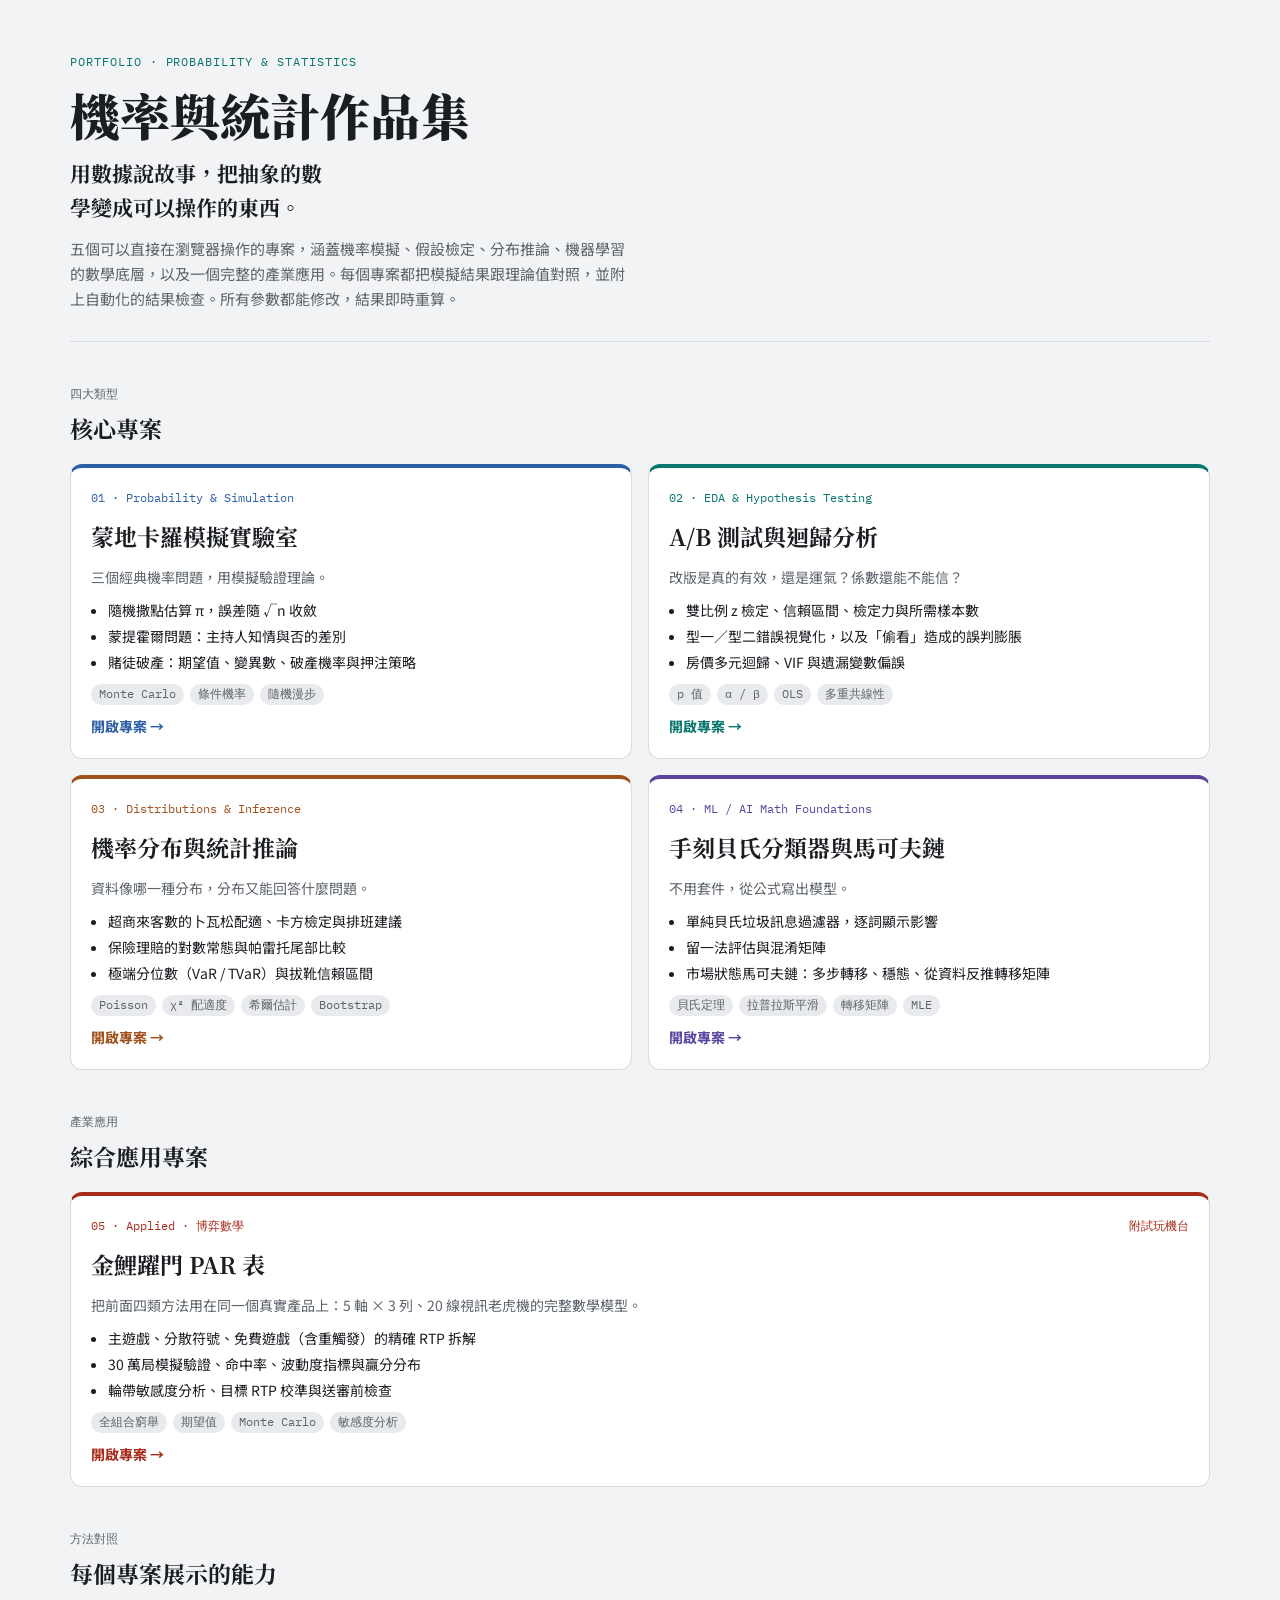
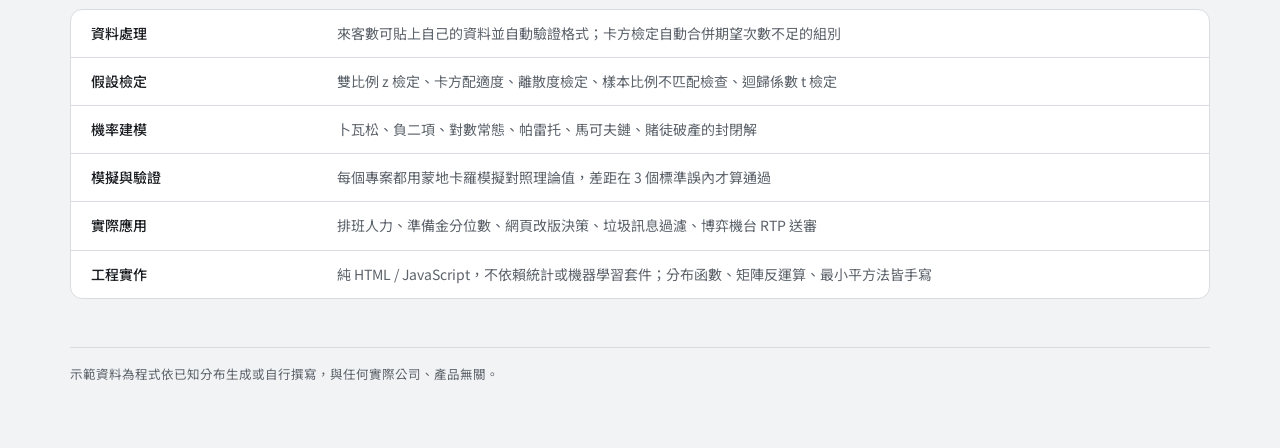
==== index.html @ 4dbdcaf7 "feat: 作品集改為四大類機率統計專案加老虎機 PAR 表 - 移除星軌數值實驗台 - 新增蒙地卡羅模擬、A/B 測試與迴歸、機率分布與推論、貝氏分類器與馬可夫鏈 - 新增作品集首頁、README、" ====
<!doctype html>
<html lang="zh-Hant">
<head>
<meta charset="utf-8">
<meta name="viewport" content="width=device-width, initial-scale=1">
<title>機率與統計作品集</title>
<link rel="preconnect" href="https://fonts.googleapis.com">
<link rel="preconnect" href="https://fonts.gstatic.com" crossorigin>
<link rel="stylesheet" href="https://fonts.googleapis.com/css2?family=IBM+Plex+Mono:wght@400;500&family=Noto+Sans+TC:wght@400;500;700&family=Noto+Serif+TC:wght@700;900&display=swap">
<link rel="stylesheet" href="assets/site.css">
<style>
/* 首頁：標題 → 四大類專案卡片（依類型分組）→ 產業應用 → 方法與技能對照 */
.hero{display:grid;gap:12px;padding-block:28px 30px;border-bottom:1px solid var(--line)}
.hero h1{font-size:clamp(32px,5vw,50px)}
.thesis{font-family:var(--f-display);font-size:clamp(17px,2.2vw,21px);font-weight:700;max-width:40ch;text-wrap:balance}
.works{display:grid;grid-template-columns:repeat(2,minmax(0,1fr));gap:16px}
@media (max-width:760px){.works{grid-template-columns:minmax(0,1fr)}}
.work{--c:var(--accent);background:var(--surface);border:1px solid var(--line);border-radius:12px;padding:20px;display:grid;gap:10px;align-content:start;text-decoration:none;color:inherit;border-top:4px solid var(--c)}
.work:hover,.work:focus-visible{border-color:var(--c);outline:none}
.work .tag{font-family:var(--f-mono);font-size:12px;color:var(--c);display:flex;justify-content:space-between;gap:8px;flex-wrap:wrap}
.work p{color:var(--muted);font-size:14px}
.work ul{margin:0;padding-left:1.2em;font-size:14px;display:grid;gap:3px}
.work .meth{display:flex;flex-wrap:wrap;gap:6px}
.work .meth span{font-family:var(--f-mono);font-size:11.5px;padding:1px 8px;border-radius:999px;background:var(--sunk);color:var(--muted)}
.work .go{font-size:14px;font-weight:700;color:var(--c)}
.feature{grid-column:1/-1}
.skills{display:grid;background:var(--surface);border:1px solid var(--line);border-radius:12px;overflow:hidden}
.skill{display:grid;grid-template-columns:minmax(0,230px) minmax(0,1fr);gap:16px;padding:12px 20px;border-bottom:1px solid var(--line);font-size:14px}
.skill:last-child{border-bottom:none}
.skill b{font-weight:500}
.skill span{color:var(--muted)}
@media (max-width:560px){.skill{grid-template-columns:minmax(0,1fr);gap:2px}}
</style>
</head>
<body>
<div class="wrap">
  <header class="hero">
    <div class="eyebrow">Portfolio · Probability &amp; Statistics</div>
    <h1>機率與統計作品集</h1>
    <p class="thesis">用數據說故事，把抽象的數學變成可以操作的東西。</p>
    <p class="lede">五個可以直接在瀏覽器操作的專案，涵蓋機率模擬、假設檢定、分布推論、機器學習的數學底層，以及一個完整的產業應用。每個專案都把模擬結果跟理論值對照，並附上自動化的結果檢查。所有參數都能修改，結果即時重算。</p>
  </header>

  <section>
    <div class="sec-head"><span class="spec">四大類型</span><h2>核心專案</h2></div>
    <div class="works">
      <a class="work" href="monte-carlo.html" style="--c:#2D5FA6">
        <span class="tag"><span>01 · Probability &amp; Simulation</span></span>
        <h2>蒙地卡羅模擬實驗室</h2>
        <p>三個經典機率問題，用模擬驗證理論。</p>
        <ul><li>隨機撒點估算 π，誤差隨 √n 收斂</li><li>蒙提霍爾問題：主持人知情與否的差別</li><li>賭徒破產：期望值、變異數、破產機率與押注策略</li></ul>
        <div class="meth"><span>Monte Carlo</span><span>條件機率</span><span>隨機漫步</span></div>
        <span class="go">開啟專案 →</span>
      </a>
      <a class="work" href="ab-testing.html" style="--c:#0A766E">
        <span class="tag"><span>02 · EDA &amp; Hypothesis Testing</span></span>
        <h2>A/B 測試與迴歸分析</h2>
        <p>改版是真的有效，還是運氣？係數還能不能信？</p>
        <ul><li>雙比例 z 檢定、信賴區間、檢定力與所需樣本數</li><li>型一／型二錯誤視覺化，以及「偷看」造成的誤判膨脹</li><li>房價多元迴歸、VIF 與遺漏變數偏誤</li></ul>
        <div class="meth"><span>p 值</span><span>α / β</span><span>OLS</span><span>多重共線性</span></div>
        <span class="go">開啟專案 →</span>
      </a>
      <a class="work" href="distributions.html" style="--c:#A0501A">
        <span class="tag"><span>03 · Distributions &amp; Inference</span></span>
        <h2>機率分布與統計推論</h2>
        <p>資料像哪一種分布，分布又能回答什麼問題。</p>
        <ul><li>超商來客數的卜瓦松配適、卡方檢定與排班建議</li><li>保險理賠的對數常態與帕雷托尾部比較</li><li>極端分位數（VaR / TVaR）與拔靴信賴區間</li></ul>
        <div class="meth"><span>Poisson</span><span>χ² 配適度</span><span>希爾估計</span><span>Bootstrap</span></div>
        <span class="go">開啟專案 →</span>
      </a>
      <a class="work" href="ml-foundations.html" style="--c:#5A44A0">
        <span class="tag"><span>04 · ML / AI Math Foundations</span></span>
        <h2>手刻貝氏分類器與馬可夫鏈</h2>
        <p>不用套件，從公式寫出模型。</p>
        <ul><li>單純貝氏垃圾訊息過濾器，逐詞顯示影響</li><li>留一法評估與混淆矩陣</li><li>市場狀態馬可夫鏈：多步轉移、穩態、從資料反推轉移矩陣</li></ul>
        <div class="meth"><span>貝氏定理</span><span>拉普拉斯平滑</span><span>轉移矩陣</span><span>MLE</span></div>
        <span class="go">開啟專案 →</span>
      </a>
    </div>
  </section>

  <section>
    <div class="sec-head"><span class="spec">產業應用</span><h2>綜合應用專案</h2></div>
    <div class="works">
      <a class="work feature" href="slot-par-sheet.html" style="--c:#A82C1C">
        <span class="tag"><span>05 · Applied · 博弈數學</span><span>附試玩機台</span></span>
        <h2>金鯉躍門 PAR 表</h2>
        <p>把前面四類方法用在同一個真實產品上：5 軸 × 3 列、20 線視訊老虎機的完整數學模型。</p>
        <ul><li>主遊戲、分散符號、免費遊戲（含重觸發）的精確 RTP 拆解</li><li>30 萬局模擬驗證、命中率、波動度指標與贏分分布</li><li>輪帶敏感度分析、目標 RTP 校準與送審前檢查</li></ul>
        <div class="meth"><span>全組合窮舉</span><span>期望值</span><span>Monte Carlo</span><span>敏感度分析</span></div>
        <span class="go">開啟專案 →</span>
      </a>
    </div>
  </section>

  <section>
    <div class="sec-head"><span class="spec">方法對照</span><h2>每個專案展示的能力</h2></div>
    <div class="skills">
      <div class="skill"><b>資料處理</b><span>來客數可貼上自己的資料並自動驗證格式；卡方檢定自動合併期望次數不足的組別</span></div>
      <div class="skill"><b>假設檢定</b><span>雙比例 z 檢定、卡方配適度、離散度檢定、樣本比例不匹配檢查、迴歸係數 t 檢定</span></div>
      <div class="skill"><b>機率建模</b><span>卜瓦松、負二項、對數常態、帕雷托、馬可夫鏈、賭徒破產的封閉解</span></div>
      <div class="skill"><b>模擬與驗證</b><span>每個專案都用蒙地卡羅模擬對照理論值，差距在 3 個標準誤內才算通過</span></div>
      <div class="skill"><b>實際應用</b><span>排班人力、準備金分位數、網頁改版決策、垃圾訊息過濾、博弈機台 RTP 送審</span></div>
      <div class="skill"><b>工程實作</b><span>純 HTML / JavaScript，不依賴統計或機器學習套件；分布函數、矩陣反運算、最小平方法皆手寫</span></div>
    </div>
  </section>

  <footer>示範資料為程式依已知分布生成或自行撰寫，與任何實際公司、產品無關。</footer>
</div>
</body>
</html>
---- assets/site.css ----
/* 共用樣式：各頁以 --accent 決定主色，其餘 token 共用；版面為單欄章節，章節內「參數面板 + 結果」兩欄 */
:root{
  --bg:#F2F3F4; --surface:#FFFFFF; --sunk:#E8EAED; --ink:#1A1D21; --muted:#5C636B; --line:#D8DCE0;
  --accent:#0A766E; --accent-soft:#D3ECE9;
  --ok:#1B7A45; --ok-soft:#D8EFE1; --bad:#B3312A; --bad-soft:#F6DCD9; --warn:#94690C; --warn-soft:#F2E5C2;
  --c1:#2F6FB2; --c2:#C2571A; --c3:#6B4FA8;
  --f-display:"Noto Serif TC","Songti TC",serif;
  --f-body:"Noto Sans TC","Microsoft JhengHei",system-ui,sans-serif;
  --f-mono:"IBM Plex Mono",ui-monospace,Consolas,monospace;
}
@media (prefers-color-scheme: dark){:root:not([data-theme="light"]){
  --bg:#121417; --surface:#1A1D22; --sunk:#22262C; --ink:#E7EAEE; --muted:#9AA2AC; --line:#2D3239;
  --accent-soft:#1B2E2C;
  --ok:#55C487; --ok-soft:#173022; --bad:#F06C5F; --bad-soft:#3A1C1A; --warn:#DDB04D; --warn-soft:#3A2E14;
  --c1:#6FA8E8; --c2:#F0925A; --c3:#A88BE6; color-scheme:dark;
}}
:root[data-theme="dark"]{
  --bg:#121417; --surface:#1A1D22; --sunk:#22262C; --ink:#E7EAEE; --muted:#9AA2AC; --line:#2D3239;
  --accent-soft:#1B2E2C;
  --ok:#55C487; --ok-soft:#173022; --bad:#F06C5F; --bad-soft:#3A1C1A; --warn:#DDB04D; --warn-soft:#3A2E14;
  --c1:#6FA8E8; --c2:#F0925A; --c3:#A88BE6; color-scheme:dark;
}
*{box-sizing:border-box}
body{margin:0;background:var(--bg);color:var(--ink);font-family:var(--f-body);font-size:15px;line-height:1.65}
.wrap{max-width:1180px;margin:0 auto;padding-inline:20px;padding-block:24px 64px}
a{color:var(--accent)}
.back{display:inline-block;font-size:13px;text-decoration:none;color:var(--muted);margin-bottom:18px}
.back:hover,.back:focus-visible{color:var(--accent)}
header.top{display:grid;gap:10px;padding-bottom:22px;border-bottom:1px solid var(--line)}
.eyebrow{font-family:var(--f-mono);font-size:12px;letter-spacing:.08em;text-transform:uppercase;color:var(--accent)}
h1{font-family:var(--f-display);font-weight:900;font-size:clamp(28px,4.2vw,42px);line-height:1.2;margin:0;text-wrap:balance}
h2{font-family:var(--f-display);font-size:23px;margin:0;text-wrap:balance}
h3{font-size:13px;margin:0;color:var(--muted);font-weight:500;letter-spacing:.04em}
p{margin:0}
.lede{max-width:70ch;color:var(--muted)}
.mono{font-family:var(--f-mono);font-variant-numeric:tabular-nums}
.muted{color:var(--muted)}
nav.toc{display:flex;flex-wrap:wrap;gap:8px;margin-top:4px}
nav.toc a{font-size:13px;color:var(--ink);text-decoration:none;border:1px solid var(--line);border-radius:999px;padding:4px 12px;background:var(--surface)}
nav.toc a:hover,nav.toc a:focus-visible{border-color:var(--accent);color:var(--accent);outline:none}
section{padding-top:42px;display:grid;gap:16px}
.sec-head{display:grid;gap:6px}
.sec-head p{color:var(--muted);max-width:76ch}
.spec{font-family:var(--f-mono);font-size:12px;color:var(--muted)}
.layout{display:grid;grid-template-columns:300px minmax(0,1fr);gap:18px;align-items:start}
@media (max-width:880px){.layout{grid-template-columns:minmax(0,1fr)}}
.panel{background:var(--surface);border:1px solid var(--line);border-radius:10px;padding:16px;display:grid;gap:12px;min-width:0}
.field{display:grid;grid-template-columns:1fr 104px;align-items:center;gap:8px;font-size:13px}
.field small{display:block;color:var(--muted);font-size:11.5px;line-height:1.4}
.field input,.field select{width:100%}
input[type=number],select,textarea{font-family:var(--f-mono);font-size:13px;padding:5px 7px;border:1px solid var(--line);border-radius:6px;background:var(--sunk);color:var(--ink);font-variant-numeric:tabular-nums}
input[type=number]{text-align:right}
textarea{width:100%;font-family:var(--f-body);resize:vertical;line-height:1.5}
input[type=range]{width:100%;accent-color:var(--accent)}
input:focus-visible,select:focus-visible,textarea:focus-visible,button:focus-visible{outline:2px solid var(--accent);outline-offset:1px}
input[aria-invalid=true],textarea[aria-invalid=true]{border-color:var(--bad);background:var(--bad-soft)}
.check{display:flex;gap:8px;align-items:center;font-size:13px}
.formula{font-family:var(--f-mono);font-size:12px;background:var(--sunk);border-radius:6px;padding:10px;line-height:1.7;overflow-x:auto;white-space:nowrap}
.errors{font-size:12.5px;color:var(--bad);display:grid;gap:2px}
.results{display:grid;gap:14px;min-width:0}
.stats{display:grid;grid-template-columns:repeat(4,minmax(0,1fr));gap:1px;background:var(--line);border:1px solid var(--line);border-radius:10px;overflow:hidden}
.stats.three{grid-template-columns:repeat(3,minmax(0,1fr))}
@media (max-width:620px){.stats,.stats.three{grid-template-columns:repeat(2,minmax(0,1fr))}}
.stat{background:var(--surface);padding:12px 14px;display:grid;gap:2px;min-width:0}
.stat .k{font-size:12px;color:var(--muted)}
.stat .v{font-family:var(--f-mono);font-size:20px;font-weight:500;font-variant-numeric:tabular-nums;overflow-wrap:anywhere}
.stat .s{font-size:11.5px;color:var(--muted);font-family:var(--f-mono);overflow-wrap:anywhere}
.stat.hl .v{color:var(--accent)}
.stat.good .v{color:var(--ok)}
.stat.alert .v{color:var(--bad)}
.box{background:var(--surface);border:1px solid var(--line);border-radius:10px;padding:14px 14px 10px;display:grid;gap:8px;min-width:0}
.box .cap{display:flex;justify-content:space-between;gap:12px;flex-wrap:wrap;align-items:baseline}
.note{font-size:12.5px;color:var(--muted)}
.legend{display:flex;flex-wrap:wrap;gap:14px;font-size:12px;color:var(--muted)}
.legend span{display:inline-flex;gap:6px;align-items:center}
.legend i{width:12px;height:3px;border-radius:2px;display:inline-block}
.legend i.dot{width:8px;height:8px;border-radius:50%}
svg{width:100%;height:auto;display:block}
svg .grid{stroke:var(--line);stroke-width:1}
svg .axis{stroke:var(--muted);stroke-width:1}
svg text{font-family:var(--f-mono);font-size:11px;fill:var(--muted)}
svg text.mk{fill:var(--ink)}
.two{display:grid;grid-template-columns:repeat(2,minmax(0,1fr));gap:14px}
@media (max-width:980px){.two{grid-template-columns:minmax(0,1fr)}}
.tbl-wrap{overflow-x:auto;background:var(--surface);border:1px solid var(--line);border-radius:10px}
table{border-collapse:collapse;width:100%;font-size:13px}
th,td{padding:7px 12px;text-align:right;border-bottom:1px solid var(--line);white-space:nowrap;font-variant-numeric:tabular-nums}
th{font-weight:500;color:var(--muted);font-size:12px;background:var(--sunk)}
th:first-child,td:first-child{text-align:left}
tr:last-child td{border-bottom:none}
td.mono{font-family:var(--f-mono)}
td input[type=number]{width:72px}
button.btn{font-family:var(--f-body);font-size:13px;border:1px solid var(--accent);color:var(--accent);background:transparent;border-radius:6px;padding:6px 12px;cursor:pointer}
button.btn:hover{background:var(--accent-soft)}
button.btn.solid{background:var(--accent);color:var(--surface)}
.row{display:flex;gap:8px;flex-wrap:wrap;align-items:center}
.pill{display:inline-block;font-family:var(--f-mono);font-size:11.5px;padding:1px 8px;border-radius:999px;white-space:nowrap}
.pill.ok{background:var(--ok-soft);color:var(--ok)}
.pill.bad{background:var(--bad-soft);color:var(--bad)}
.pill.info{background:var(--warn-soft);color:var(--warn)}
.verdict{display:flex;gap:12px;align-items:flex-start;padding:12px 14px;border-radius:10px;border:1px solid var(--line);background:var(--surface);font-size:14px}
.verdict .pill{margin-top:3px}
.qa{display:grid;background:var(--surface);border:1px solid var(--line);border-radius:10px;overflow:hidden}
.qa-row{display:grid;grid-template-columns:76px minmax(0,1fr) auto;gap:12px;padding:10px 14px;border-bottom:1px solid var(--line);align-items:baseline}
.qa-row:last-child{border-bottom:none}
.qa-row .id{font-family:var(--f-mono);font-size:12px;color:var(--muted)}
.qa-row .d{font-size:13.5px;min-width:0}
.qa-row .d small{display:block;color:var(--muted);font-family:var(--f-mono);font-size:11.5px;overflow-wrap:anywhere}
@media (max-width:520px){.qa-row{grid-template-columns:minmax(0,1fr) auto}.qa-row .id{grid-column:1/-1}}
.hbar{display:flex;align-items:center;gap:8px;justify-content:flex-end}
.hbar i{display:block;height:7px;border-radius:3px;background:var(--accent);min-width:1px}
footer{margin-top:48px;padding-top:16px;border-top:1px solid var(--line);font-size:12.5px;color:var(--muted)}
@media (prefers-reduced-motion:reduce){*{transition:none!important}}
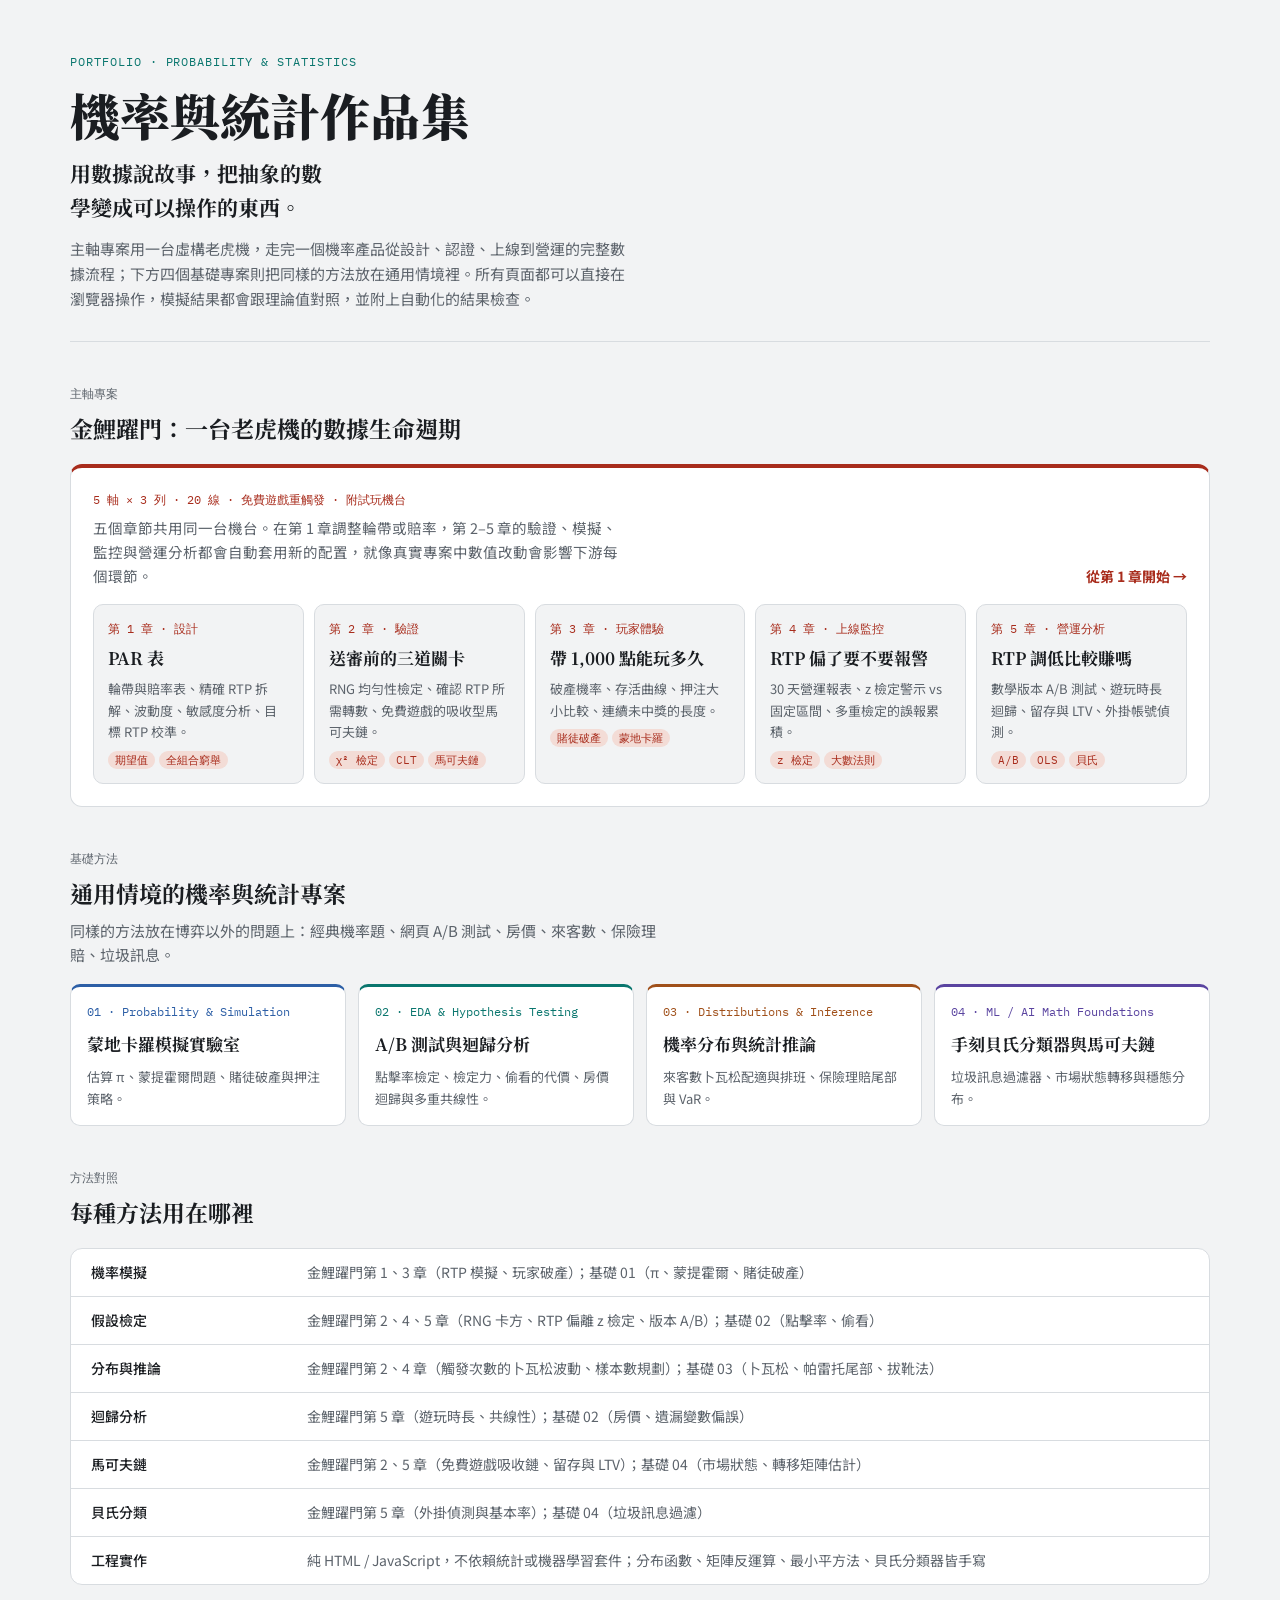
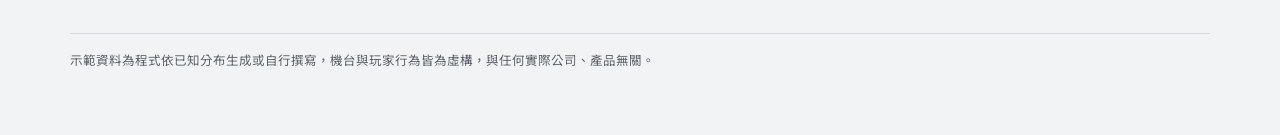
==== commit 578b5f15: "feat: 金鯉躍門擴充為五章數據生命週期主軸專案 - 新增共用老虎機數學引擎 assets/slot-engine.js，第 1 章配置自動套用到各章 - 第 2 章 驗證：RNG 卡方與序列相關檢" ====
--- a/index.html
+++ b/index.html
@@ -9,23 +9,39 @@
 <link rel="stylesheet" href="https://fonts.googleapis.com/css2?family=IBM+Plex+Mono:wght@400;500&family=Noto+Sans+TC:wght@400;500;700&family=Noto+Serif+TC:wght@700;900&display=swap">
 <link rel="stylesheet" href="assets/site.css">
 <style>
-/* 首頁：標題 → 四大類專案卡片（依類型分組）→ 產業應用 → 方法與技能對照 */
+/* 首頁：標題 → 主軸專案（金鯉躍門五章，依生命週期排列）→ 基礎方法四卡 → 方法對照 */
+:root{--red:#A82C1C;--red-soft:#F3DCD6}
+@media (prefers-color-scheme: dark){:root:not([data-theme="light"]){--red:#E2654F;--red-soft:#3B1C16}}
+:root[data-theme="dark"]{--red:#E2654F;--red-soft:#3B1C16}
 .hero{display:grid;gap:12px;padding-block:28px 30px;border-bottom:1px solid var(--line)}
 .hero h1{font-size:clamp(32px,5vw,50px)}
 .thesis{font-family:var(--f-display);font-size:clamp(17px,2.2vw,21px);font-weight:700;max-width:40ch;text-wrap:balance}
-.works{display:grid;grid-template-columns:repeat(2,minmax(0,1fr));gap:16px}
-@media (max-width:760px){.works{grid-template-columns:minmax(0,1fr)}}
-.work{--c:var(--accent);background:var(--surface);border:1px solid var(--line);border-radius:12px;padding:20px;display:grid;gap:10px;align-content:start;text-decoration:none;color:inherit;border-top:4px solid var(--c)}
+.main{background:var(--surface);border:1px solid var(--line);border-top:4px solid var(--red);border-radius:12px;padding:22px;display:grid;gap:16px}
+.main-head{display:grid;grid-template-columns:minmax(0,1fr) auto;gap:16px;align-items:end}
+@media (max-width:700px){.main-head{grid-template-columns:minmax(0,1fr)}}
+.main-head .tag{font-family:var(--f-mono);font-size:12px;color:var(--red)}
+.main-head p{color:var(--muted);max-width:66ch;font-size:14.5px}
+.go{font-size:14px;font-weight:700;color:var(--red);text-decoration:none;white-space:nowrap}
+.flow{display:grid;grid-template-columns:repeat(5,minmax(0,1fr));gap:10px;counter-reset:ch}
+@media (max-width:980px){.flow{grid-template-columns:repeat(2,minmax(0,1fr))}}
+@media (max-width:520px){.flow{grid-template-columns:minmax(0,1fr)}}
+.step{display:grid;gap:6px;align-content:start;text-decoration:none;color:inherit;border:1px solid var(--line);border-radius:10px;padding:14px;background:var(--bg)}
+.step:hover,.step:focus-visible{border-color:var(--red);outline:none}
+.step .n{font-family:var(--f-mono);font-size:12px;color:var(--red)}
+.step b{font-family:var(--f-display);font-size:17px}
+.step p{font-size:13px;color:var(--muted)}
+.step .meth{display:flex;flex-wrap:wrap;gap:4px;margin-top:2px}
+.step .meth span{font-family:var(--f-mono);font-size:11px;padding:0 7px;border-radius:999px;background:var(--red-soft);color:var(--red)}
+.works{display:grid;grid-template-columns:repeat(4,minmax(0,1fr));gap:12px}
+@media (max-width:980px){.works{grid-template-columns:repeat(2,minmax(0,1fr))}}
+@media (max-width:520px){.works{grid-template-columns:minmax(0,1fr)}}
+.work{background:var(--surface);border:1px solid var(--line);border-radius:10px;padding:16px;display:grid;gap:8px;align-content:start;text-decoration:none;color:inherit;border-top:3px solid var(--c)}
 .work:hover,.work:focus-visible{border-color:var(--c);outline:none}
-.work .tag{font-family:var(--f-mono);font-size:12px;color:var(--c);display:flex;justify-content:space-between;gap:8px;flex-wrap:wrap}
-.work p{color:var(--muted);font-size:14px}
-.work ul{margin:0;padding-left:1.2em;font-size:14px;display:grid;gap:3px}
-.work .meth{display:flex;flex-wrap:wrap;gap:6px}
-.work .meth span{font-family:var(--f-mono);font-size:11.5px;padding:1px 8px;border-radius:999px;background:var(--sunk);color:var(--muted)}
-.work .go{font-size:14px;font-weight:700;color:var(--c)}
-.feature{grid-column:1/-1}
+.work .tag{font-family:var(--f-mono);font-size:11.5px;color:var(--c)}
+.work b{font-family:var(--f-display);font-size:17px}
+.work p{color:var(--muted);font-size:13px}
 .skills{display:grid;background:var(--surface);border:1px solid var(--line);border-radius:12px;overflow:hidden}
-.skill{display:grid;grid-template-columns:minmax(0,230px) minmax(0,1fr);gap:16px;padding:12px 20px;border-bottom:1px solid var(--line);font-size:14px}
+.skill{display:grid;grid-template-columns:minmax(0,200px) minmax(0,1fr);gap:16px;padding:12px 20px;border-bottom:1px solid var(--line);font-size:14px}
 .skill:last-child{border-bottom:none}
 .skill b{font-weight:500}
 .skill span{color:var(--muted)}
@@ -38,74 +54,54 @@
     <div class="eyebrow">Portfolio · Probability &amp; Statistics</div>
     <h1>機率與統計作品集</h1>
     <p class="thesis">用數據說故事，把抽象的數學變成可以操作的東西。</p>
-    <p class="lede">五個可以直接在瀏覽器操作的專案，涵蓋機率模擬、假設檢定、分布推論、機器學習的數學底層，以及一個完整的產業應用。每個專案都把模擬結果跟理論值對照，並附上自動化的結果檢查。所有參數都能修改，結果即時重算。</p>
+    <p class="lede">主軸專案用一台虛構老虎機，走完一個機率產品從設計、認證、上線到營運的完整數據流程；下方四個基礎專案則把同樣的方法放在通用情境裡。所有頁面都可以直接在瀏覽器操作，模擬結果都會跟理論值對照，並附上自動化的結果檢查。</p>
   </header>
 
   <section>
-    <div class="sec-head"><span class="spec">四大類型</span><h2>核心專案</h2></div>
-    <div class="works">
-      <a class="work" href="monte-carlo.html" style="--c:#2D5FA6">
-        <span class="tag"><span>01 · Probability &amp; Simulation</span></span>
-        <h2>蒙地卡羅模擬實驗室</h2>
-        <p>三個經典機率問題，用模擬驗證理論。</p>
-        <ul><li>隨機撒點估算 π，誤差隨 √n 收斂</li><li>蒙提霍爾問題：主持人知情與否的差別</li><li>賭徒破產：期望值、變異數、破產機率與押注策略</li></ul>
-        <div class="meth"><span>Monte Carlo</span><span>條件機率</span><span>隨機漫步</span></div>
-        <span class="go">開啟專案 →</span>
-      </a>
-      <a class="work" href="ab-testing.html" style="--c:#0A766E">
-        <span class="tag"><span>02 · EDA &amp; Hypothesis Testing</span></span>
-        <h2>A/B 測試與迴歸分析</h2>
-        <p>改版是真的有效，還是運氣？係數還能不能信？</p>
-        <ul><li>雙比例 z 檢定、信賴區間、檢定力與所需樣本數</li><li>型一／型二錯誤視覺化，以及「偷看」造成的誤判膨脹</li><li>房價多元迴歸、VIF 與遺漏變數偏誤</li></ul>
-        <div class="meth"><span>p 值</span><span>α / β</span><span>OLS</span><span>多重共線性</span></div>
-        <span class="go">開啟專案 →</span>
-      </a>
-      <a class="work" href="distributions.html" style="--c:#A0501A">
-        <span class="tag"><span>03 · Distributions &amp; Inference</span></span>
-        <h2>機率分布與統計推論</h2>
-        <p>資料像哪一種分布，分布又能回答什麼問題。</p>
-        <ul><li>超商來客數的卜瓦松配適、卡方檢定與排班建議</li><li>保險理賠的對數常態與帕雷托尾部比較</li><li>極端分位數（VaR / TVaR）與拔靴信賴區間</li></ul>
-        <div class="meth"><span>Poisson</span><span>χ² 配適度</span><span>希爾估計</span><span>Bootstrap</span></div>
-        <span class="go">開啟專案 →</span>
-      </a>
-      <a class="work" href="ml-foundations.html" style="--c:#5A44A0">
-        <span class="tag"><span>04 · ML / AI Math Foundations</span></span>
-        <h2>手刻貝氏分類器與馬可夫鏈</h2>
-        <p>不用套件，從公式寫出模型。</p>
-        <ul><li>單純貝氏垃圾訊息過濾器，逐詞顯示影響</li><li>留一法評估與混淆矩陣</li><li>市場狀態馬可夫鏈：多步轉移、穩態、從資料反推轉移矩陣</li></ul>
-        <div class="meth"><span>貝氏定理</span><span>拉普拉斯平滑</span><span>轉移矩陣</span><span>MLE</span></div>
-        <span class="go">開啟專案 →</span>
-      </a>
+    <div class="sec-head"><span class="spec">主軸專案</span><h2>金鯉躍門：一台老虎機的數據生命週期</h2></div>
+    <div class="main">
+      <div class="main-head">
+        <div style="display:grid;gap:6px">
+          <span class="tag">5 軸 × 3 列 · 20 線 · 免費遊戲重觸發 · 附試玩機台</span>
+          <p>五個章節共用同一台機台。在第 1 章調整輪帶或賠率，第 2–5 章的驗證、模擬、監控與營運分析都會自動套用新的配置，就像真實專案中數值改動會影響下游每個環節。</p>
+        </div>
+        <a class="go" href="slot-par-sheet.html">從第 1 章開始 →</a>
+      </div>
+      <div class="flow">
+        <a class="step" href="slot-par-sheet.html"><span class="n">第 1 章 · 設計</span><b>PAR 表</b><p>輪帶與賠率表、精確 RTP 拆解、波動度、敏感度分析、目標 RTP 校準。</p><div class="meth"><span>期望值</span><span>全組合窮舉</span></div></a>
+        <a class="step" href="slot-verify.html"><span class="n">第 2 章 · 驗證</span><b>送審前的三道關卡</b><p>RNG 均勻性檢定、確認 RTP 所需轉數、免費遊戲的吸收型馬可夫鏈。</p><div class="meth"><span>χ² 檢定</span><span>CLT</span><span>馬可夫鏈</span></div></a>
+        <a class="step" href="slot-player.html"><span class="n">第 3 章 · 玩家體驗</span><b>帶 1,000 點能玩多久</b><p>破產機率、存活曲線、押注大小比較、連續未中獎的長度。</p><div class="meth"><span>賭徒破產</span><span>蒙地卡羅</span></div></a>
+        <a class="step" href="slot-monitor.html"><span class="n">第 4 章 · 上線監控</span><b>RTP 偏了要不要報警</b><p>30 天營運報表、z 檢定警示 vs 固定區間、多重檢定的誤報累積。</p><div class="meth"><span>z 檢定</span><span>大數法則</span></div></a>
+        <a class="step" href="slot-ops.html"><span class="n">第 5 章 · 營運分析</span><b>RTP 調低比較賺嗎</b><p>數學版本 A/B 測試、遊玩時長迴歸、留存與 LTV、外掛帳號偵測。</p><div class="meth"><span>A/B</span><span>OLS</span><span>貝氏</span></div></a>
+      </div>
     </div>
   </section>
 
   <section>
-    <div class="sec-head"><span class="spec">產業應用</span><h2>綜合應用專案</h2></div>
+    <div class="sec-head"><span class="spec">基礎方法</span><h2>通用情境的機率與統計專案</h2>
+      <p>同樣的方法放在博弈以外的問題上：經典機率題、網頁 A/B 測試、房價、來客數、保險理賠、垃圾訊息。</p></div>
     <div class="works">
-      <a class="work feature" href="slot-par-sheet.html" style="--c:#A82C1C">
-        <span class="tag"><span>05 · Applied · 博弈數學</span><span>附試玩機台</span></span>
-        <h2>金鯉躍門 PAR 表</h2>
-        <p>把前面四類方法用在同一個真實產品上：5 軸 × 3 列、20 線視訊老虎機的完整數學模型。</p>
-        <ul><li>主遊戲、分散符號、免費遊戲（含重觸發）的精確 RTP 拆解</li><li>30 萬局模擬驗證、命中率、波動度指標與贏分分布</li><li>輪帶敏感度分析、目標 RTP 校準與送審前檢查</li></ul>
-        <div class="meth"><span>全組合窮舉</span><span>期望值</span><span>Monte Carlo</span><span>敏感度分析</span></div>
-        <span class="go">開啟專案 →</span>
-      </a>
+      <a class="work" href="monte-carlo.html" style="--c:#2D5FA6"><span class="tag">01 · Probability &amp; Simulation</span><b>蒙地卡羅模擬實驗室</b><p>估算 π、蒙提霍爾問題、賭徒破產與押注策略。</p></a>
+      <a class="work" href="ab-testing.html" style="--c:#0A766E"><span class="tag">02 · EDA &amp; Hypothesis Testing</span><b>A/B 測試與迴歸分析</b><p>點擊率檢定、檢定力、偷看的代價、房價迴歸與多重共線性。</p></a>
+      <a class="work" href="distributions.html" style="--c:#A0501A"><span class="tag">03 · Distributions &amp; Inference</span><b>機率分布與統計推論</b><p>來客數卜瓦松配適與排班、保險理賠尾部與 VaR。</p></a>
+      <a class="work" href="ml-foundations.html" style="--c:#5A44A0"><span class="tag">04 · ML / AI Math Foundations</span><b>手刻貝氏分類器與馬可夫鏈</b><p>垃圾訊息過濾器、市場狀態轉移與穩態分布。</p></a>
     </div>
   </section>
 
   <section>
-    <div class="sec-head"><span class="spec">方法對照</span><h2>每個專案展示的能力</h2></div>
+    <div class="sec-head"><span class="spec">方法對照</span><h2>每種方法用在哪裡</h2></div>
     <div class="skills">
-      <div class="skill"><b>資料處理</b><span>來客數可貼上自己的資料並自動驗證格式；卡方檢定自動合併期望次數不足的組別</span></div>
-      <div class="skill"><b>假設檢定</b><span>雙比例 z 檢定、卡方配適度、離散度檢定、樣本比例不匹配檢查、迴歸係數 t 檢定</span></div>
-      <div class="skill"><b>機率建模</b><span>卜瓦松、負二項、對數常態、帕雷托、馬可夫鏈、賭徒破產的封閉解</span></div>
-      <div class="skill"><b>模擬與驗證</b><span>每個專案都用蒙地卡羅模擬對照理論值，差距在 3 個標準誤內才算通過</span></div>
-      <div class="skill"><b>實際應用</b><span>排班人力、準備金分位數、網頁改版決策、垃圾訊息過濾、博弈機台 RTP 送審</span></div>
-      <div class="skill"><b>工程實作</b><span>純 HTML / JavaScript，不依賴統計或機器學習套件；分布函數、矩陣反運算、最小平方法皆手寫</span></div>
+      <div class="skill"><b>機率模擬</b><span>金鯉躍門第 1、3 章（RTP 模擬、玩家破產）；基礎 01（π、蒙提霍爾、賭徒破產）</span></div>
+      <div class="skill"><b>假設檢定</b><span>金鯉躍門第 2、4、5 章（RNG 卡方、RTP 偏離 z 檢定、版本 A/B）；基礎 02（點擊率、偷看）</span></div>
+      <div class="skill"><b>分布與推論</b><span>金鯉躍門第 2、4 章（觸發次數的卜瓦松波動、樣本數規劃）；基礎 03（卜瓦松、帕雷托尾部、拔靴法）</span></div>
+      <div class="skill"><b>迴歸分析</b><span>金鯉躍門第 5 章（遊玩時長、共線性）；基礎 02（房價、遺漏變數偏誤）</span></div>
+      <div class="skill"><b>馬可夫鏈</b><span>金鯉躍門第 2、5 章（免費遊戲吸收鏈、留存與 LTV）；基礎 04（市場狀態、轉移矩陣估計）</span></div>
+      <div class="skill"><b>貝氏分類</b><span>金鯉躍門第 5 章（外掛偵測與基本率）；基礎 04（垃圾訊息過濾）</span></div>
+      <div class="skill"><b>工程實作</b><span>純 HTML / JavaScript，不依賴統計或機器學習套件；分布函數、矩陣反運算、最小平方法、貝氏分類器皆手寫</span></div>
     </div>
   </section>
 
-  <footer>示範資料為程式依已知分布生成或自行撰寫，與任何實際公司、產品無關。</footer>
+  <footer>示範資料為程式依已知分布生成或自行撰寫，機台與玩家行為皆為虛構，與任何實際公司、產品無關。</footer>
 </div>
 </body>
 </html>
--- a/assets/site.css
+++ b/assets/site.css
@@ -109,5 +109,18 @@
 @media (max-width:520px){.qa-row{grid-template-columns:minmax(0,1fr) auto}.qa-row .id{grid-column:1/-1}}
 .hbar{display:flex;align-items:center;gap:8px;justify-content:flex-end}
 .hbar i{display:block;height:7px;border-radius:3px;background:var(--accent);min-width:1px}
+/* 金鯉躍門章節導覽 */
+.chapters{display:grid;grid-template-columns:repeat(5,minmax(0,1fr));gap:6px;margin-top:6px}
+@media (max-width:760px){.chapters{grid-template-columns:repeat(2,minmax(0,1fr))}}
+.chapters a{display:flex;gap:8px;align-items:center;text-decoration:none;color:var(--ink);background:var(--surface);border:1px solid var(--line);border-radius:8px;padding:7px 10px;min-width:0}
+.chapters a:hover,.chapters a:focus-visible{border-color:var(--accent);outline:none}
+.chapters a.on{border-color:var(--accent);background:var(--accent-soft)}
+.chapters .n{font-family:var(--f-mono);font-size:12px;width:22px;height:22px;flex:none;display:grid;place-items:center;border-radius:50%;background:var(--sunk);color:var(--muted)}
+.chapters a.on .n{background:var(--accent);color:var(--surface)}
+.chapters b{display:block;font-size:13px;font-weight:500}
+.chapters small{display:block;font-size:11px;color:var(--muted)}
+.cfg-banner{display:flex;gap:10px;align-items:center;flex-wrap:wrap;font-size:13px;padding:10px 14px;border:1px solid var(--line);border-radius:10px;background:var(--surface)}
+.progress{height:4px;background:var(--sunk);border-radius:2px;overflow:hidden}
+.progress i{display:block;height:100%;width:0;background:var(--accent)}
 footer{margin-top:48px;padding-top:16px;border-top:1px solid var(--line);font-size:12.5px;color:var(--muted)}
 @media (prefers-reduced-motion:reduce){*{transition:none!important}}
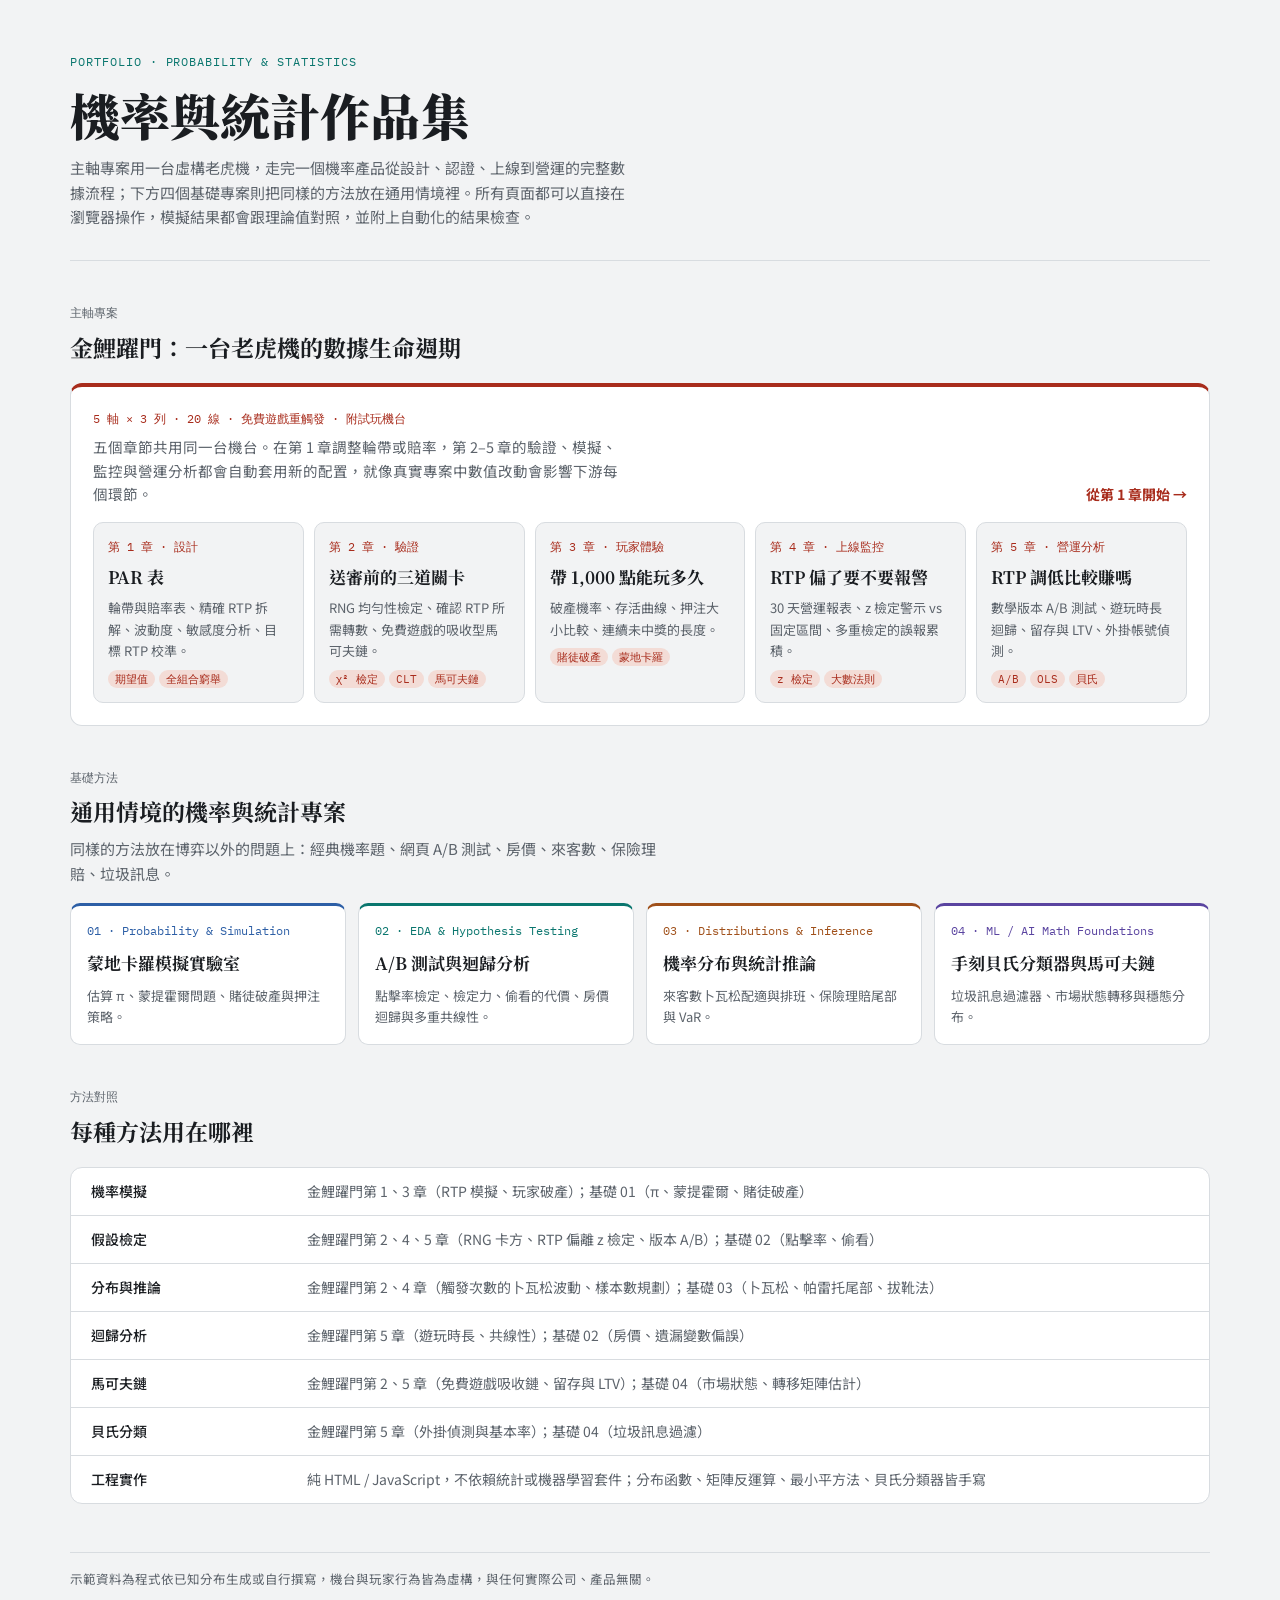
==== commit 4ae718c9: "Update index.html" ====
--- a/index.html
+++ b/index.html
@@ -53,7 +53,6 @@
   <header class="hero">
     <div class="eyebrow">Portfolio · Probability &amp; Statistics</div>
     <h1>機率與統計作品集</h1>
-    <p class="thesis">用數據說故事，把抽象的數學變成可以操作的東西。</p>
     <p class="lede">主軸專案用一台虛構老虎機，走完一個機率產品從設計、認證、上線到營運的完整數據流程；下方四個基礎專案則把同樣的方法放在通用情境裡。所有頁面都可以直接在瀏覽器操作，模擬結果都會跟理論值對照，並附上自動化的結果檢查。</p>
   </header>
 
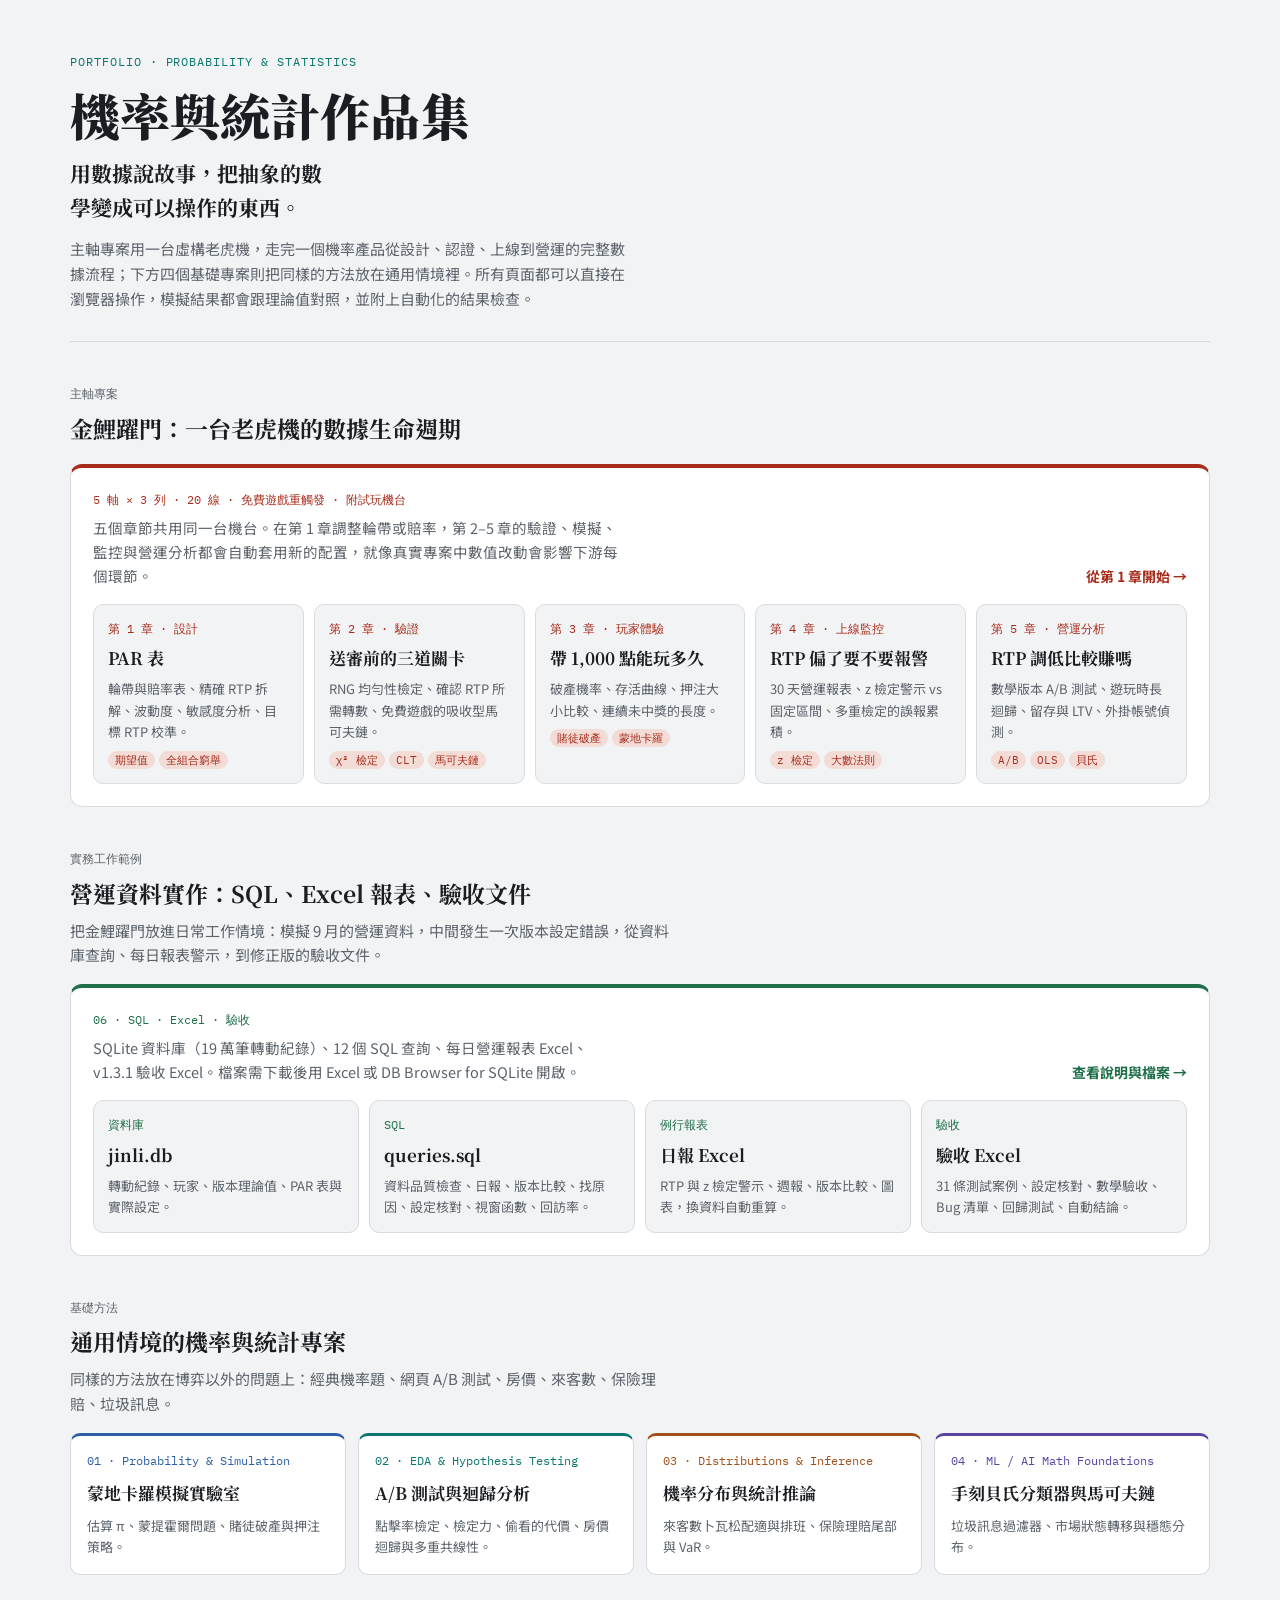
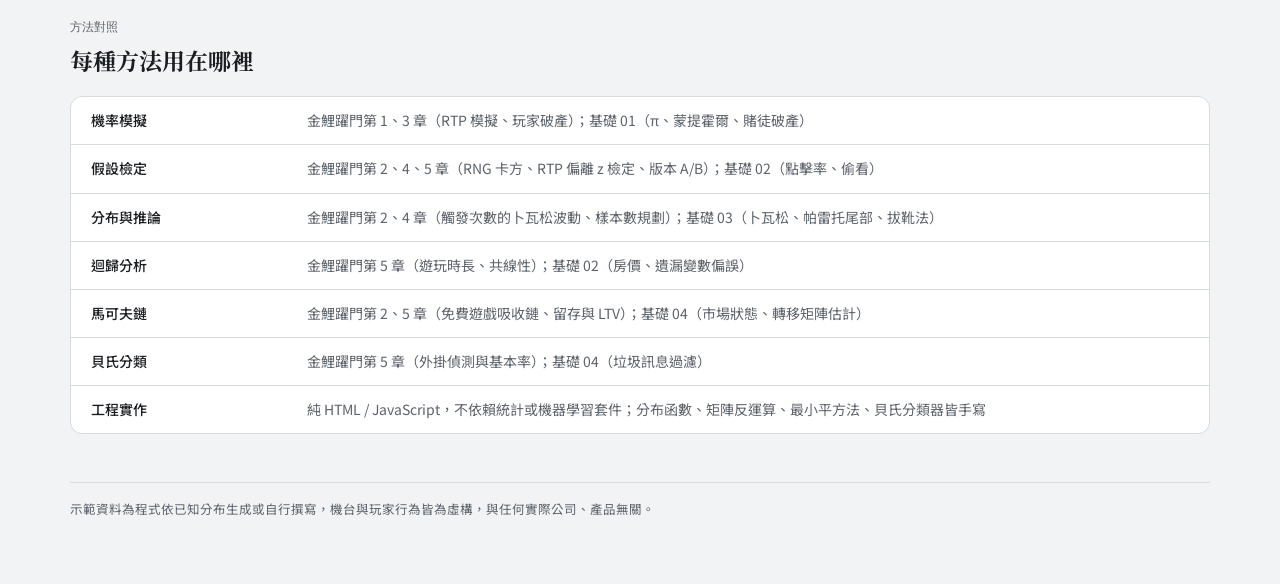
==== commit 34bdf076: "feat: 新增專案 06 營運資料實作（SQLite、SQL、Excel 日報、驗收文件） - jinli.db：模擬 2026 年 9 月營運資料，含 v1.3 免費遊戲倍數設定錯誤情境 - qu" ====
--- a/index.html
+++ b/index.html
@@ -53,6 +53,7 @@
   <header class="hero">
     <div class="eyebrow">Portfolio · Probability &amp; Statistics</div>
     <h1>機率與統計作品集</h1>
+    <p class="thesis">用數據說故事，把抽象的數學變成可以操作的東西。</p>
     <p class="lede">主軸專案用一台虛構老虎機，走完一個機率產品從設計、認證、上線到營運的完整數據流程；下方四個基礎專案則把同樣的方法放在通用情境裡。所有頁面都可以直接在瀏覽器操作，模擬結果都會跟理論值對照，並附上自動化的結果檢查。</p>
   </header>
 
@@ -72,6 +73,26 @@
         <a class="step" href="slot-player.html"><span class="n">第 3 章 · 玩家體驗</span><b>帶 1,000 點能玩多久</b><p>破產機率、存活曲線、押注大小比較、連續未中獎的長度。</p><div class="meth"><span>賭徒破產</span><span>蒙地卡羅</span></div></a>
         <a class="step" href="slot-monitor.html"><span class="n">第 4 章 · 上線監控</span><b>RTP 偏了要不要報警</b><p>30 天營運報表、z 檢定警示 vs 固定區間、多重檢定的誤報累積。</p><div class="meth"><span>z 檢定</span><span>大數法則</span></div></a>
         <a class="step" href="slot-ops.html"><span class="n">第 5 章 · 營運分析</span><b>RTP 調低比較賺嗎</b><p>數學版本 A/B 測試、遊玩時長迴歸、留存與 LTV、外掛帳號偵測。</p><div class="meth"><span>A/B</span><span>OLS</span><span>貝氏</span></div></a>
+      </div>
+    </div>
+  </section>
+
+  <section>
+    <div class="sec-head"><span class="spec">實務工作範例</span><h2>營運資料實作：SQL、Excel 報表、驗收文件</h2>
+      <p>把金鯉躍門放進日常工作情境：模擬 9 月的營運資料，中間發生一次版本設定錯誤，從資料庫查詢、每日報表警示，到修正版的驗收文件。</p></div>
+    <div class="main" style="border-top-color:#1F6F4A">
+      <div class="main-head">
+        <div style="display:grid;gap:6px">
+          <span class="tag" style="color:#1F6F4A">06 · SQL · Excel · 驗收</span>
+          <p>SQLite 資料庫（19 萬筆轉動紀錄）、12 個 SQL 查詢、每日營運報表 Excel、v1.3.1 驗收 Excel。檔案需下載後用 Excel 或 DB Browser for SQLite 開啟。</p>
+        </div>
+        <a class="go" style="color:#1F6F4A" href="https://github.com/lilBoog/slot-machine-demo-portfolio/tree/main/ops-data">查看說明與檔案 →</a>
+      </div>
+      <div class="flow" style="grid-template-columns:repeat(auto-fit,minmax(200px,1fr))">
+        <a class="step" href="ops-data/jinli.db"><span class="n" style="color:#1F6F4A">資料庫</span><b>jinli.db</b><p>轉動紀錄、玩家、版本理論值、PAR 表與實際設定。</p></a>
+        <a class="step" href="https://github.com/lilBoog/slot-machine-demo-portfolio/blob/main/ops-data/queries.sql"><span class="n" style="color:#1F6F4A">SQL</span><b>queries.sql</b><p>資料品質檢查、日報、版本比較、找原因、設定核對、視窗函數、回訪率。</p></a>
+        <a class="step" href="ops-data/金鯉躍門_日報_2026-09.xlsx"><span class="n" style="color:#1F6F4A">例行報表</span><b>日報 Excel</b><p>RTP 與 z 檢定警示、週報、版本比較、圖表，換資料自動重算。</p></a>
+        <a class="step" href="ops-data/金鯉躍門_v1.3.1_驗收.xlsx"><span class="n" style="color:#1F6F4A">驗收</span><b>驗收 Excel</b><p>31 條測試案例、設定核對、數學驗收、Bug 清單、回歸測試、自動結論。</p></a>
       </div>
     </div>
   </section>
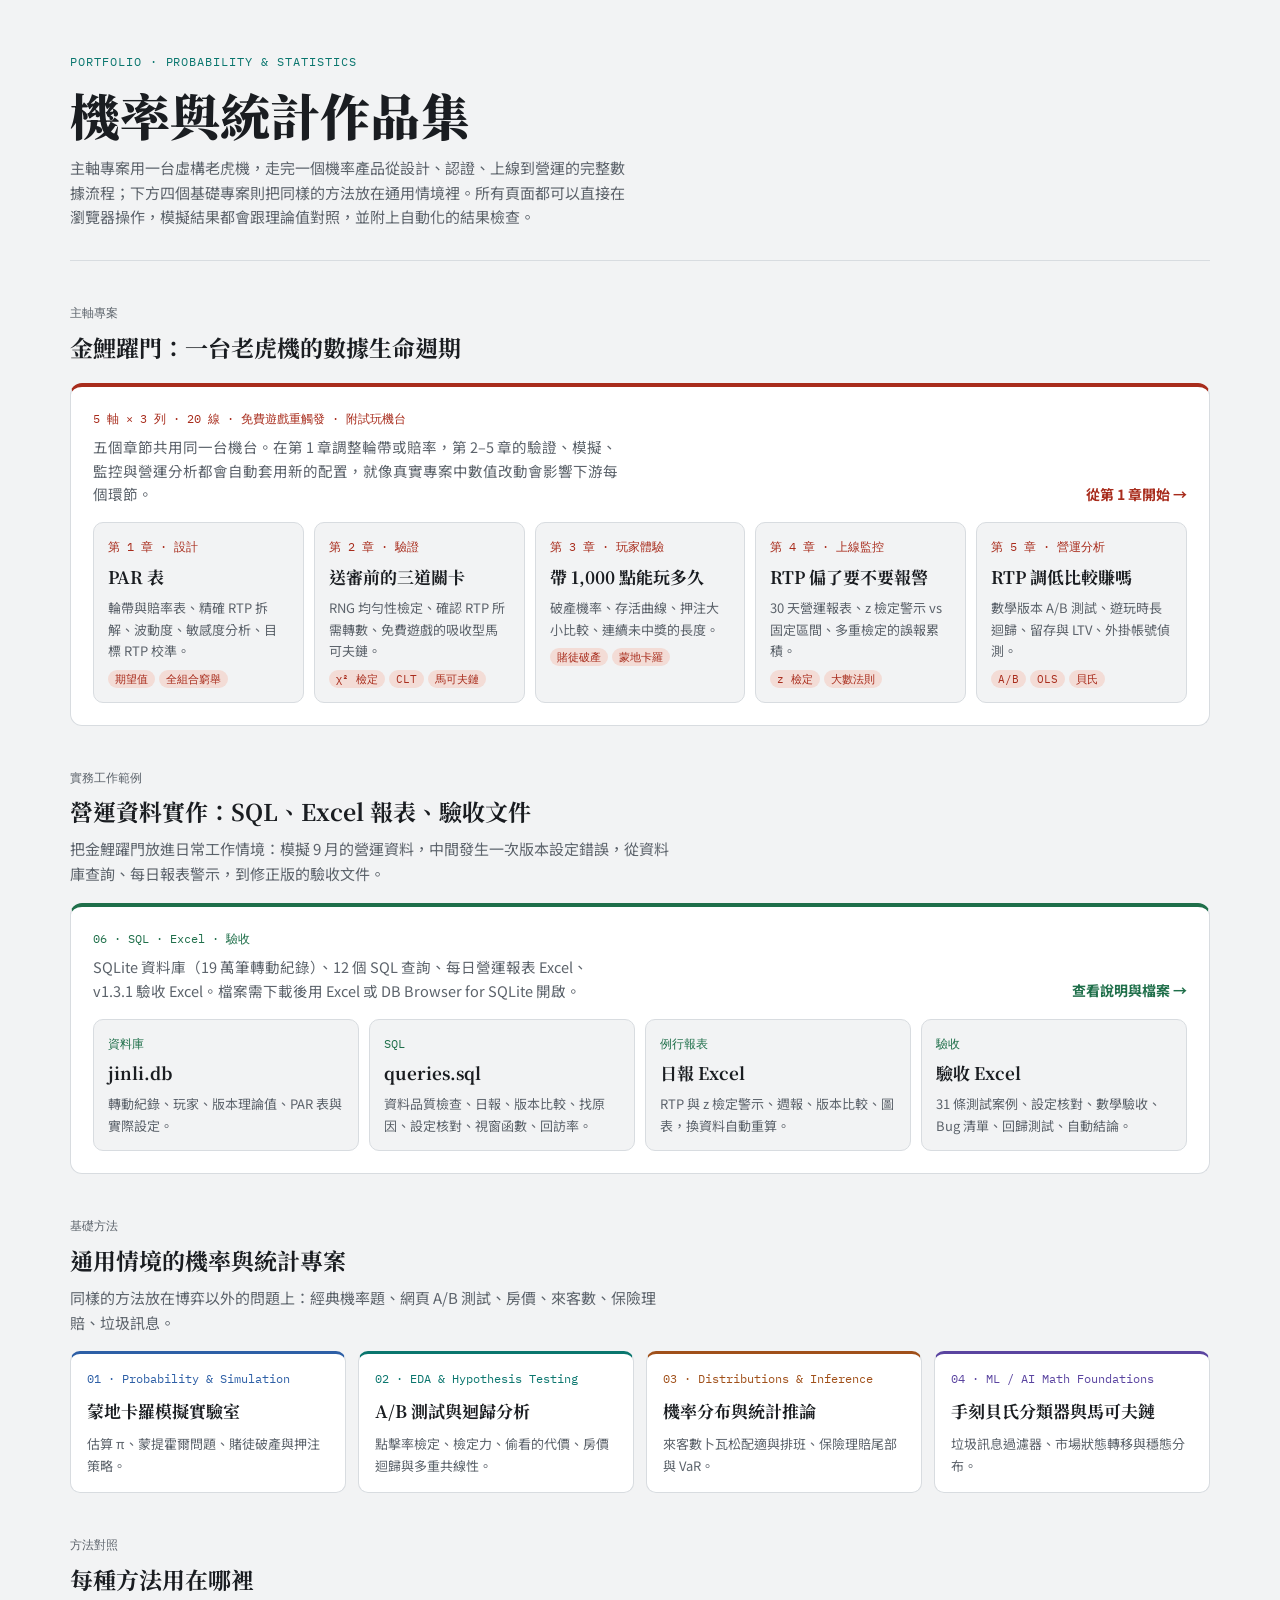
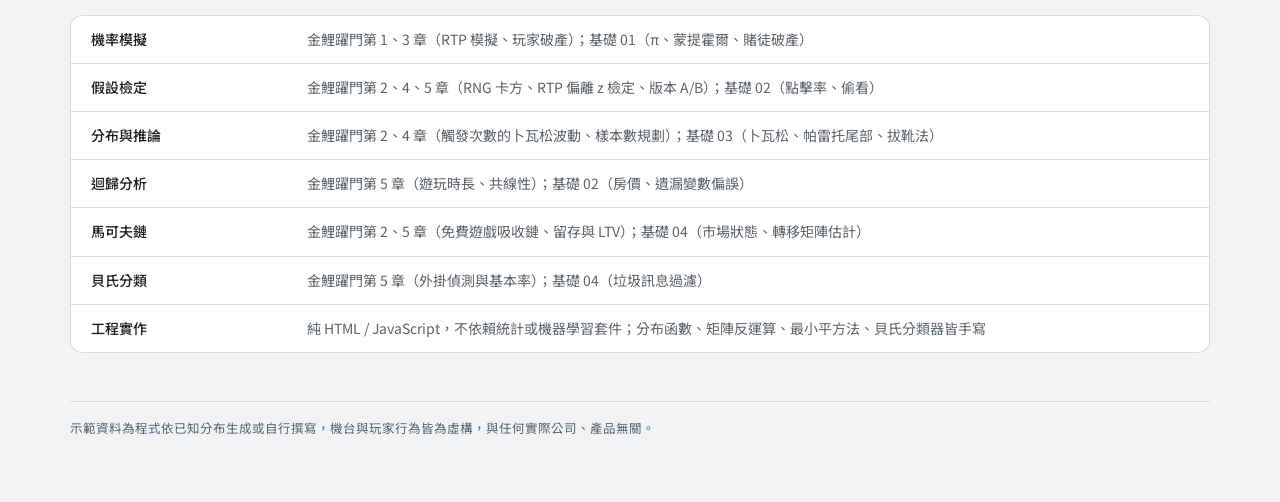
==== commit 28da136a: "Merge remote-tracking branch 'origin/main'" ====
--- a/index.html
+++ b/index.html
@@ -53,7 +53,6 @@
   <header class="hero">
     <div class="eyebrow">Portfolio · Probability &amp; Statistics</div>
     <h1>機率與統計作品集</h1>
-    <p class="thesis">用數據說故事，把抽象的數學變成可以操作的東西。</p>
     <p class="lede">主軸專案用一台虛構老虎機，走完一個機率產品從設計、認證、上線到營運的完整數據流程；下方四個基礎專案則把同樣的方法放在通用情境裡。所有頁面都可以直接在瀏覽器操作，模擬結果都會跟理論值對照，並附上自動化的結果檢查。</p>
   </header>
 
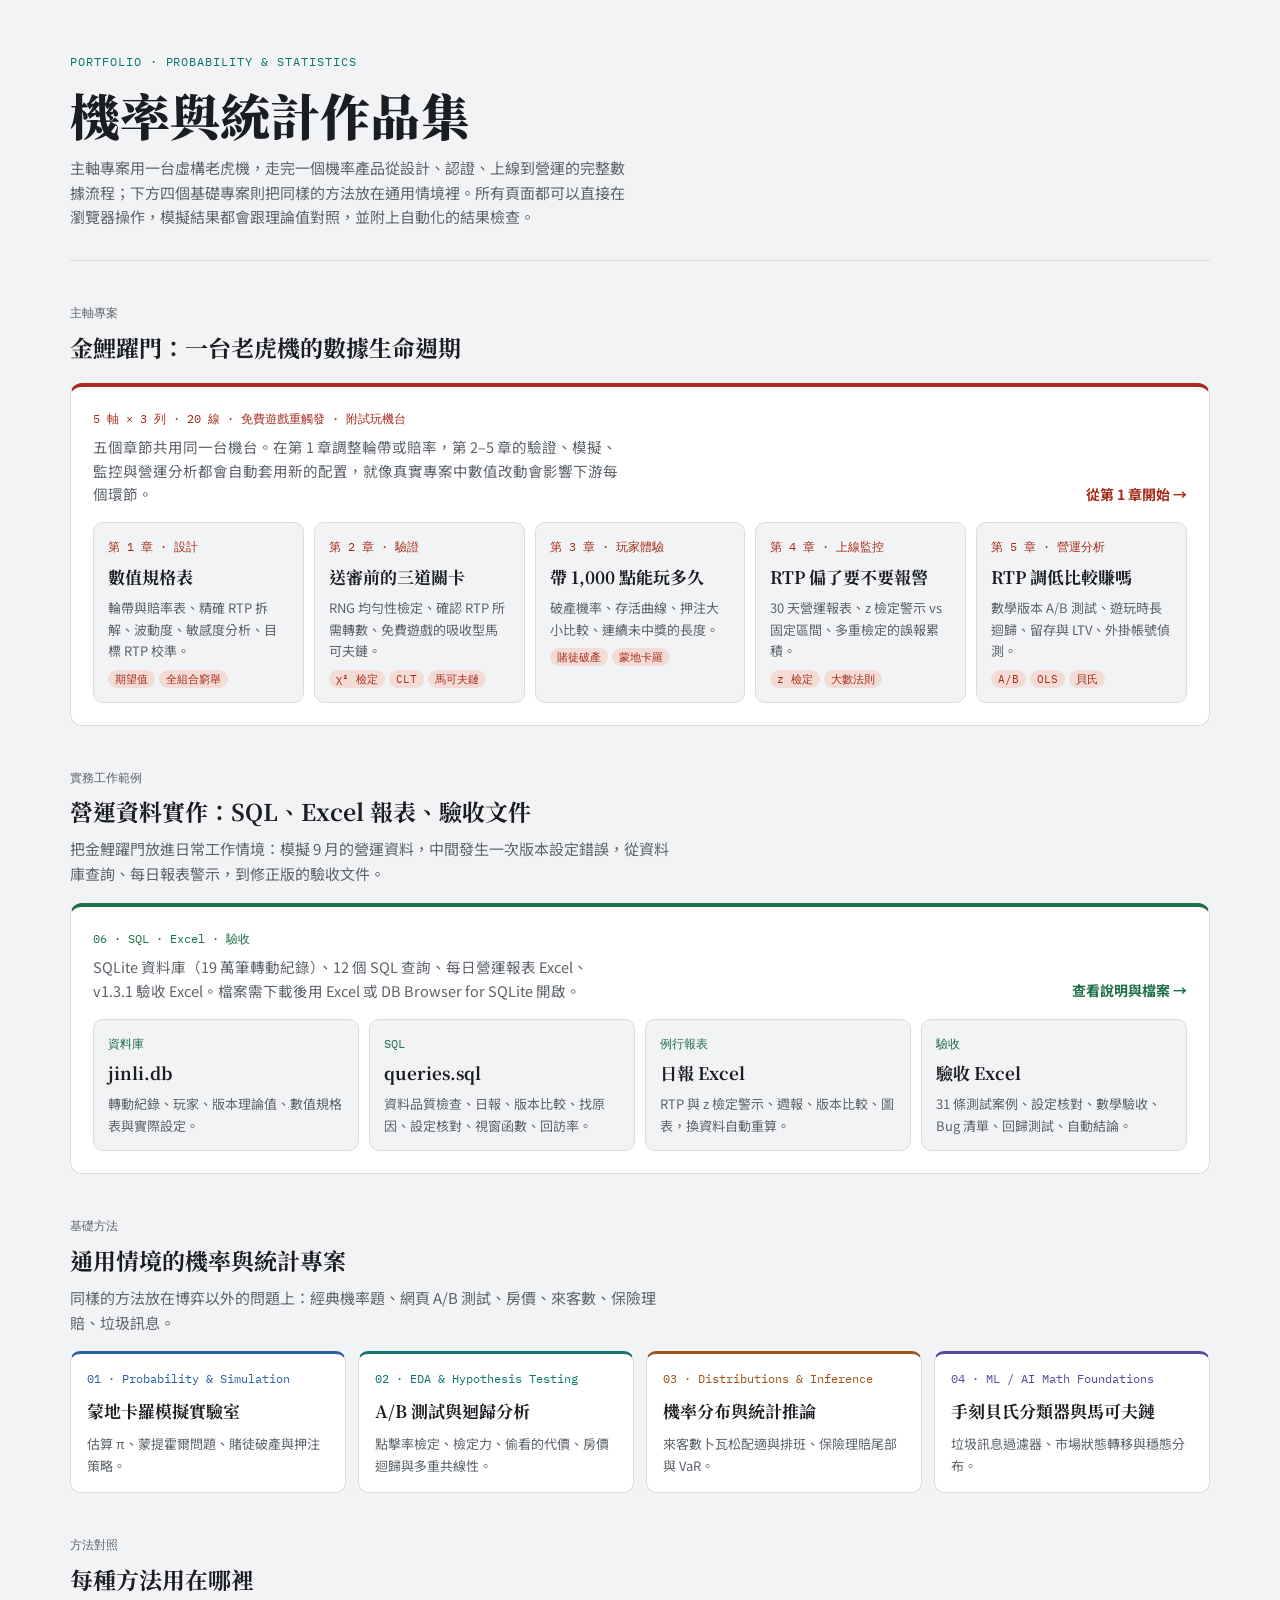
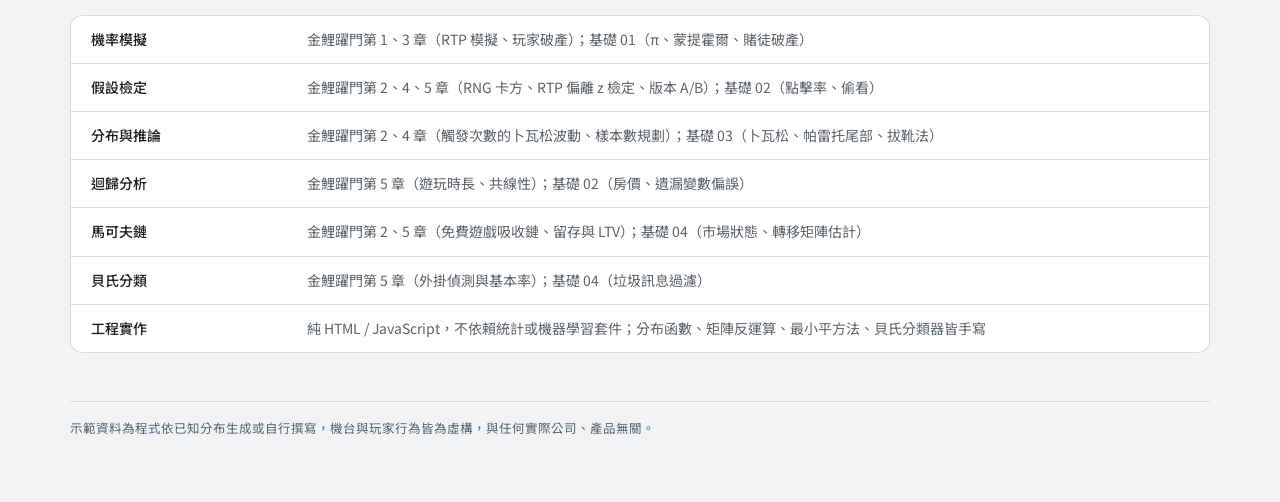
==== commit c0506f16: "docs: 將「PAR 表」改稱「數值規格表」 - 網頁、章節導覽、README、Excel、SQL 註解的顯示文字統一改名 - 第 1 章區段編號由 PAR-1/2/3 改為 1-A/1-B/1-C" ====
--- a/index.html
+++ b/index.html
@@ -67,7 +67,7 @@
         <a class="go" href="slot-par-sheet.html">從第 1 章開始 →</a>
       </div>
       <div class="flow">
-        <a class="step" href="slot-par-sheet.html"><span class="n">第 1 章 · 設計</span><b>PAR 表</b><p>輪帶與賠率表、精確 RTP 拆解、波動度、敏感度分析、目標 RTP 校準。</p><div class="meth"><span>期望值</span><span>全組合窮舉</span></div></a>
+        <a class="step" href="slot-par-sheet.html"><span class="n">第 1 章 · 設計</span><b>數值規格表</b><p>輪帶與賠率表、精確 RTP 拆解、波動度、敏感度分析、目標 RTP 校準。</p><div class="meth"><span>期望值</span><span>全組合窮舉</span></div></a>
         <a class="step" href="slot-verify.html"><span class="n">第 2 章 · 驗證</span><b>送審前的三道關卡</b><p>RNG 均勻性檢定、確認 RTP 所需轉數、免費遊戲的吸收型馬可夫鏈。</p><div class="meth"><span>χ² 檢定</span><span>CLT</span><span>馬可夫鏈</span></div></a>
         <a class="step" href="slot-player.html"><span class="n">第 3 章 · 玩家體驗</span><b>帶 1,000 點能玩多久</b><p>破產機率、存活曲線、押注大小比較、連續未中獎的長度。</p><div class="meth"><span>賭徒破產</span><span>蒙地卡羅</span></div></a>
         <a class="step" href="slot-monitor.html"><span class="n">第 4 章 · 上線監控</span><b>RTP 偏了要不要報警</b><p>30 天營運報表、z 檢定警示 vs 固定區間、多重檢定的誤報累積。</p><div class="meth"><span>z 檢定</span><span>大數法則</span></div></a>
@@ -88,7 +88,7 @@
         <a class="go" style="color:#1F6F4A" href="https://github.com/lilBoog/slot-machine-demo-portfolio/tree/main/ops-data">查看說明與檔案 →</a>
       </div>
       <div class="flow" style="grid-template-columns:repeat(auto-fit,minmax(200px,1fr))">
-        <a class="step" href="ops-data/jinli.db"><span class="n" style="color:#1F6F4A">資料庫</span><b>jinli.db</b><p>轉動紀錄、玩家、版本理論值、PAR 表與實際設定。</p></a>
+        <a class="step" href="ops-data/jinli.db"><span class="n" style="color:#1F6F4A">資料庫</span><b>jinli.db</b><p>轉動紀錄、玩家、版本理論值、數值規格表與實際設定。</p></a>
         <a class="step" href="https://github.com/lilBoog/slot-machine-demo-portfolio/blob/main/ops-data/queries.sql"><span class="n" style="color:#1F6F4A">SQL</span><b>queries.sql</b><p>資料品質檢查、日報、版本比較、找原因、設定核對、視窗函數、回訪率。</p></a>
         <a class="step" href="ops-data/金鯉躍門_日報_2026-09.xlsx"><span class="n" style="color:#1F6F4A">例行報表</span><b>日報 Excel</b><p>RTP 與 z 檢定警示、週報、版本比較、圖表，換資料自動重算。</p></a>
         <a class="step" href="ops-data/金鯉躍門_v1.3.1_驗收.xlsx"><span class="n" style="color:#1F6F4A">驗收</span><b>驗收 Excel</b><p>31 條測試案例、設定核對、數學驗收、Bug 清單、回歸測試、自動結論。</p></a>
